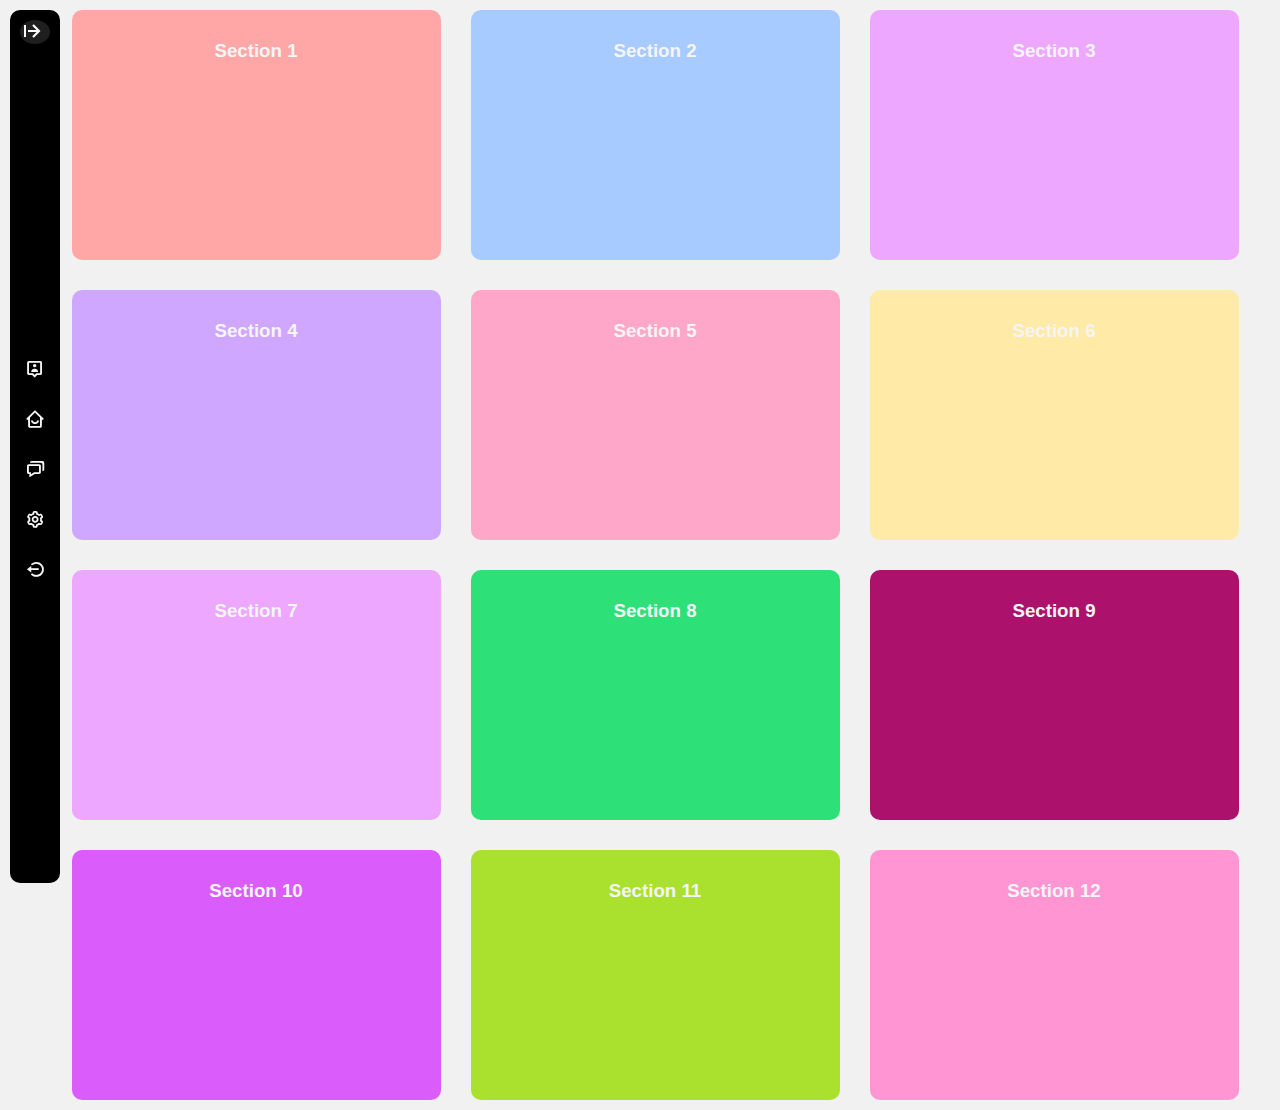
==== SliderMenu5/index.html @ b6f7373f "First commit" ====
<!DOCTYPE html>
<html lang="en">
<head>
    <meta charset="UTF-8">
    <meta name="viewport" content="width=device-width, initial-scale=1.0">
    <title>Slide Menu 5</title>
    <link rel="stylesheet" href="style.css">
    <link href='https://unpkg.com/boxicons@2.1.4/css/boxicons.min.css' rel='stylesheet'>
</head>
<body>

    <!-- Main Container -->

    <main class="main-container">

        <!-- Navbar -->

        <section class="containerNavbar">
            <section class="menu-container">
                <nav class="navbar1">
                    <i class='bx bx-arrow-from-left'></i>
                    <ul>
                        <li>
                            <a class="link-item" href="#"><i class='bx bx-user-pin' ></i></i></a>
                        </li>
                        <li>
                            <a class="link-item" href="#"><i class='bx bx-home-smile'></i></a>
                        </li>
                        <li>
                            <a class="link-item" href="#"><i class='bx bx-chat' ></i></i></a>
                        </li>
                        <li>
                            <a class="link-item" href="#"><i class='bx bx-cog' ></i></a>
                        </li>
                        <li>
                            <a class="link-item" href="#"><i class='bx bx-log-out-circle' ></i></a>
                        </li>
                    </ul>
                </nav>

                <nav class="navbar2">
                    <i class='bx bx-arrow-from-right'></i>
                    <ul>
                        <li>
                            <a class="link-item" href="#">Perfil<i class='bx bx-user-pin' ></i></i></a>
                        </li>
                        <li>
                            <a class="link-item" href="#">Inicio<i class='bx bx-home-smile'></i></a>
                        </li>
                        <li>
                            <a class="link-item" href="#">Mensages<i class='bx bx-chat' ></i></i></a>
                        </li>
                        <li>
                            <a class="link-item" href="#">Configuración<i class='bx bx-cog' ></i></a>
                        </li>
                        <li>
                            <a class="link-item" href="#">Salir<i class='bx bx-log-out-circle' ></i></a>
                        </li>
                    </ul>
                </nav>
            </section>

        </section>

        <!-- Container Blocks -->

        <section class="container-blocks">
            <section class="section block1">
                <h3>Section 1</h3>
            </section>

            <section class="section block2">
                <h3>Section 2</h3>
            </section>

            <section class="section block3">
                <h3>Section 3</h3>
            </section>

            <section class="section block4">
                <h3>Section 4</h3>
            </section>

            <section class="section block5">
                <h3>Section 5</h3>
            </section>

            <section class="section block6">
                <h3>Section 6</h3>
            </section>

            <section class="section block7">
                <h3>Section 7</h3>
            </section>

            <section class="section block8">
                <h3>Section 8</h3>
            </section>

            <section class="section block9">
                <h3>Section 9</h3>
            </section>

            <section class="section block10">
                <h3>Section 10</h3>
            </section>

            <section class="section block11">
                <h3>Section 11</h3>
            </section>

            <section class="section block12">
                <h3>Section 12</h3>
            </section>
        </section>

    </main>

</body>
</html>
---- SliderMenu5/style.css ----
*{
    padding:0;
    margin:0;
    box-sizing: border-box;
}
body{
    background-color: #f1f1f1;
    font-family: Verdana, Geneva, Tahoma, sans-serif;
}

/* Main Container */

.main-container{
    width:auto;
    height: auto;
    display: flex;
    flex-direction: row;
    justify-content: flex-start;
    align-items: flex-start;
    gap:30px;
    margin: 10px ;
}
.main-container .containerNavbar{
    width: auto;
    height: auto;
    position: sticky;
    top:10px;
}
.main-container .containerNavbar .menu-container{
    width: auto;
    height: auto;
}

/* Menu Navbar1 */

.main-container .containerNavbar .navbar1{
    width:auto;
    height:97vh;
    cursor: pointer;
    position: fixed;
    overflow: hidden;
    display:flex;
    flex-direction: column;
    background-color: #000000;
    border-radius: 10px;
    color: #ffffff;
    transition: opacity 0s ease-in-out,
}
.main-container .containerNavbar .navbar1 i.bx-arrow-from-left{
    width:auto;
    height:auto;
    cursor: pointer;
    background-color: #1f1f1f;
    border-radius: 50%;
    font-size: 24px;
    color: #ffffff;
    cursor: pointer;
    margin:10px;
}
.main-container .containerNavbar:hover > .menu-container .navbar1 i.bx-arrow-from-left{
    opacity: 0;
}
.main-container .containerNavbar .navbar1 ul{
    width:100%;
    height: 45%;
    display: flex;
    flex-direction: column;
    justify-content: center;
    align-items: center;
    margin: auto;
}
.main-container .containerNavbar .navbar1 ul{
    width:100%;
    height: 45%;
    display: flex;
    flex-direction: column;
    justify-content: center;
    align-items: center;
    margin: auto;
}
.main-container .containerNavbar .navbar1 ul li{
    width:100%;
    display: flex;
    list-style-type: none;
}
.main-container .containerNavbar .navbar1 ul li .link-item{
    width:100%;
    text-decoration: none;
    color: #f5f5f5;
    font-size:12px;
    padding:15px;
    display: flex;
    flex-direction: row-reverse;
    justify-content:flex-end;
    align-items: center;
    gap:30px;
    cursor: pointer;
}
.main-container .containerNavbar .navbar1 ul li .link-item i.bx{
    font-size:20px;
}

/* Menu Navbar2 */

.main-container .containerNavbar .navbar2{
    width:0;
    height:97vh;
    cursor: pointer;
    position: relative;
    background-color: #000000;
    border-radius: 10px;
    display:flex;
    flex-direction: column;
    overflow: hidden;
    border-radius: 10px;
    opacity: 0;
    visibility:hidden;
    transition: width 0.3s ease-in-out,
                opacity 0.3s ease-in-out,
                visibility 0.3s ease-in-out;
}

.main-container .containerNavbar:hover > .menu-container .navbar2{
    width:20vw;
    opacity: 1;
    visibility:visible;
}
.main-container .containerNavbar .navbar2 i.bx-arrow-from-right{
    width:auto;
    height:auto;
    background-color: #1f1f1f;
    place-self: self-end;
    border-radius: 50%;
    color: #ffffff;
    font-size: 24px;
    margin:10px;
    cursor: pointer;
}
.main-container .containerNavbar .navbar2 ul{
    width:100%;
    height: 45%;
    display: flex;
    flex-direction: column;
    justify-content: center;
    align-items: center;
    margin: auto;
    padding:0px 15px 0px 0px;
}
.main-container .containerNavbar .navbar2 ul li{
    width:100%;
    display: flex;
    list-style-type: none;
}
.main-container .containerNavbar .navbar2 ul li .link-item{
    width:100%;
    text-decoration: none;
    color: #f5f5f5;
    font-size:12px;
    padding:15px;
    display: flex;
    flex-direction: row-reverse;
    justify-content:flex-end;
    align-items: center;
    gap:30px;
    cursor: pointer;
    transition: 0.3s ease-in-out;
}
.main-container .containerNavbar .navbar2 ul li .link-item:hover{
    background-color: #292929;
}
.main-container .containerNavbar .navbar2 ul li .link-item i.bx{
    font-size:20px;
}



/* Container Blocks */

.main-container .container-blocks{
    width: 100%;
    height: 100%;
    display: flex;
    flex-direction: row;
    flex-wrap: wrap;
    justify-content:center;
    align-items: center;
    gap:30px;
}

/* Others Sections */

.main-container .section{
    width: 30%;
    height: 250px;
    padding: 30px;
    color: #f5f5f5;
    border-radius: 10px;
    text-align: center;
}
.main-container .block1{
    background-color: #ffa7a7;
    transition:0.3s ease-in-out;
    margin-left: 0px;

}
.main-container .containerNavbar:hover ~ .container-blocks .block1{
    margin-left:0px;
}
.main-container .block2{
    background-color: #a7caff;
}
.main-container .block3{
    background-color: #eda7ff;
}


.main-container .block4{
    background-color: #d0a7ff;
}
.main-container .block5{
    background-color: #ffa7c9;
}
.main-container .block6{
    background-color: #ffeaa7;
}
.main-container .block7{
    background-color: #eda7ff;
}

.main-container .block8{
    background-color: #2ee078;
}
.main-container .block9{
    background-color: #ac116b;
}
.main-container .block10{
    background-color: #da5cfa;
}

.main-container .block11{
    background-color: #aae02e;
}
.main-container .block12{
    background-color: #ff96d3;
}
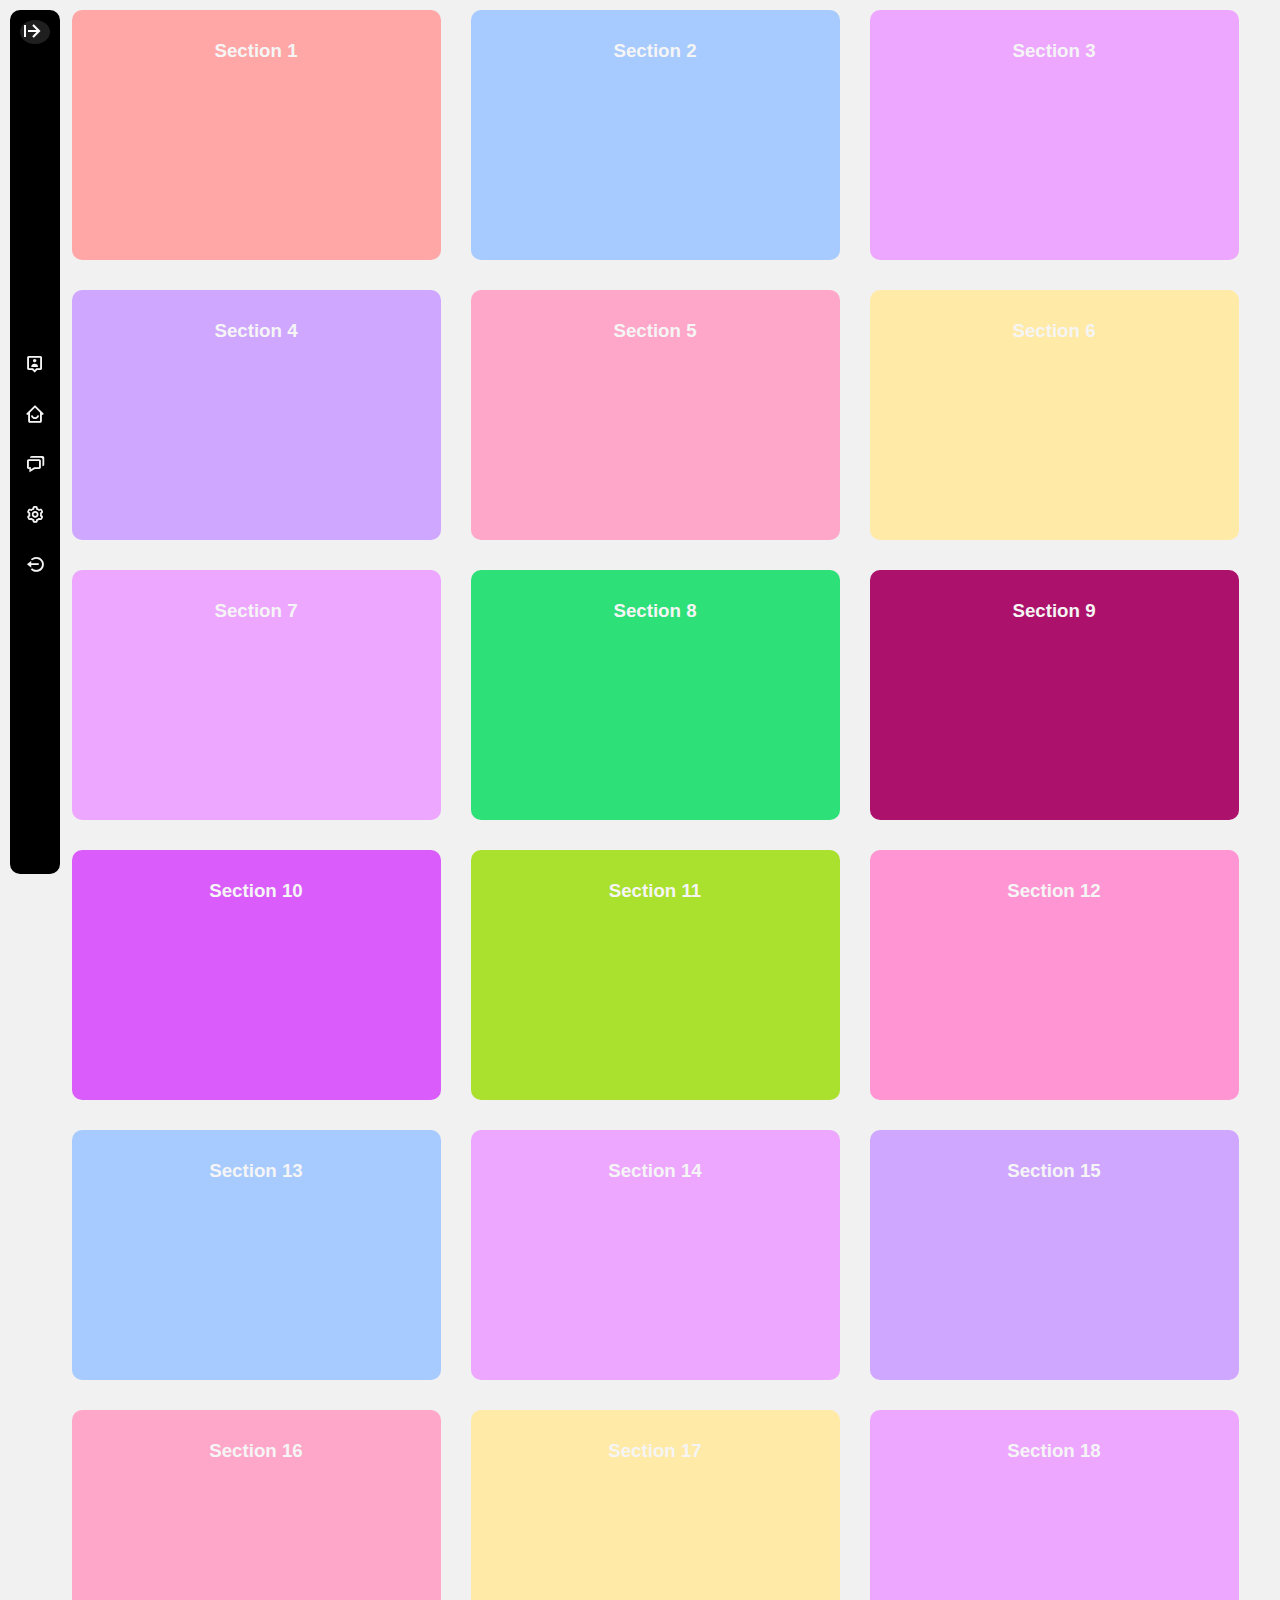
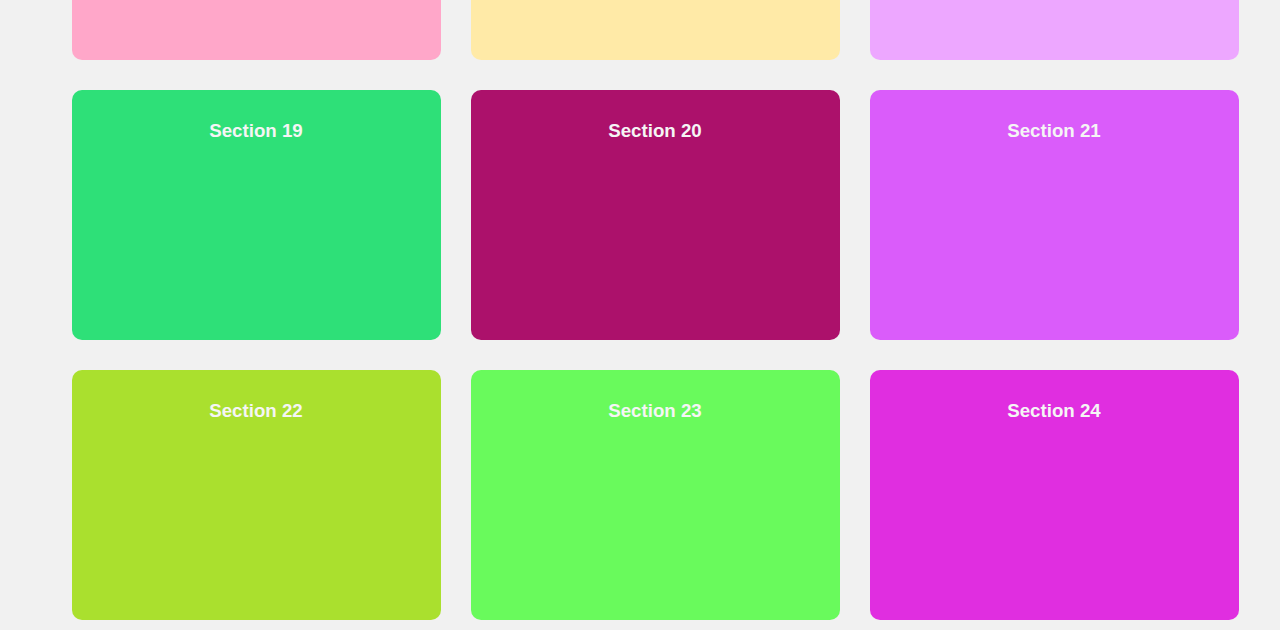
==== commit ee46e592: "First commit" ====
--- a/SliderMenu5/index.html
+++ b/SliderMenu5/index.html
@@ -112,6 +112,54 @@
             <section class="section block12">
                 <h3>Section 12</h3>
             </section>
+
+            <section class="section block13">
+                <h3>Section 13</h3>
+            </section>
+
+            <section class="section block14">
+                <h3>Section 14</h3>
+            </section>
+
+            <section class="section block15">
+                <h3>Section 15</h3>
+            </section>
+
+            <section class="section block16">
+                <h3>Section 16</h3>
+            </section>
+
+            <section class="section block17">
+                <h3>Section 17</h3>
+            </section>
+
+            <section class="section block18">
+                <h3>Section 18</h3>
+            </section>
+
+            <section class="section block19">
+                <h3>Section 19</h3>
+            </section>
+
+            <section class="section block20">
+                <h3>Section 20</h3>
+            </section>
+
+            <section class="section block21">
+                <h3>Section 21</h3>
+            </section>
+
+            <section class="section block22">
+                <h3>Section 22</h3>
+            </section>
+
+            <section class="section block23">
+                <h3>Section 23</h3>
+            </section>
+
+            <section class="section block24">
+                <h3>Section 24</h3>
+            </section>
         </section>
 
     </main>
--- a/SliderMenu5/style.css
+++ b/SliderMenu5/style.css
@@ -26,19 +26,23 @@
     height: auto;
     position: sticky;
     top:10px;
+    left:10px;
 }
 .main-container .containerNavbar .menu-container{
     width: auto;
     height: auto;
+
 }
 
 /* Menu Navbar1 */
 
 .main-container .containerNavbar .navbar1{
     width:auto;
-    height:97vh;
+    height:96vh;
     cursor: pointer;
     position: fixed;
+    top:10px;
+    left:10px;
     overflow: hidden;
     display:flex;
     flex-direction: column;
@@ -105,9 +109,11 @@
 
 .main-container .containerNavbar .navbar2{
     width:0;
-    height:97vh;
-    cursor: pointer;
-    position: relative;
+    height:96vh;
+    cursor: pointer;
+    position:relative;
+    top:0px;
+    left:0px;
     background-color: #000000;
     border-radius: 10px;
     display:flex;
@@ -159,6 +165,7 @@
     font-size:12px;
     padding:15px;
     display: flex;
+    border-radius: 0px 5px 5px 0;
     flex-direction: row-reverse;
     justify-content:flex-end;
     align-items: center;
@@ -213,8 +220,6 @@
 .main-container .block3{
     background-color: #eda7ff;
 }
-
-
 .main-container .block4{
     background-color: #d0a7ff;
 }
@@ -244,4 +249,43 @@
 .main-container .block12{
     background-color: #ff96d3;
 }
-
+.main-container .block13{
+    background-color: #a7caff;
+}
+.main-container .block14{
+    background-color: #eda7ff;
+}
+.main-container .block15{
+    background-color: #d0a7ff;
+}
+.main-container .block16{
+    background-color: #ffa7c9;
+}
+.main-container .block17{
+    background-color: #ffeaa7;
+}
+.main-container .block18{
+    background-color: #eda7ff;
+}
+
+.main-container .block19{
+    background-color: #2ee078;
+}
+.main-container .block20{
+    background-color: #ac116b;
+}
+.main-container .block21{
+    background-color: #da5cfa;
+}
+
+.main-container .block22{
+    background-color: #aae02e;
+}
+.main-container .block23{
+    background-color: #69fa5c;
+}
+
+.main-container .block24{
+    background-color: #e02ee0;
+}
+
